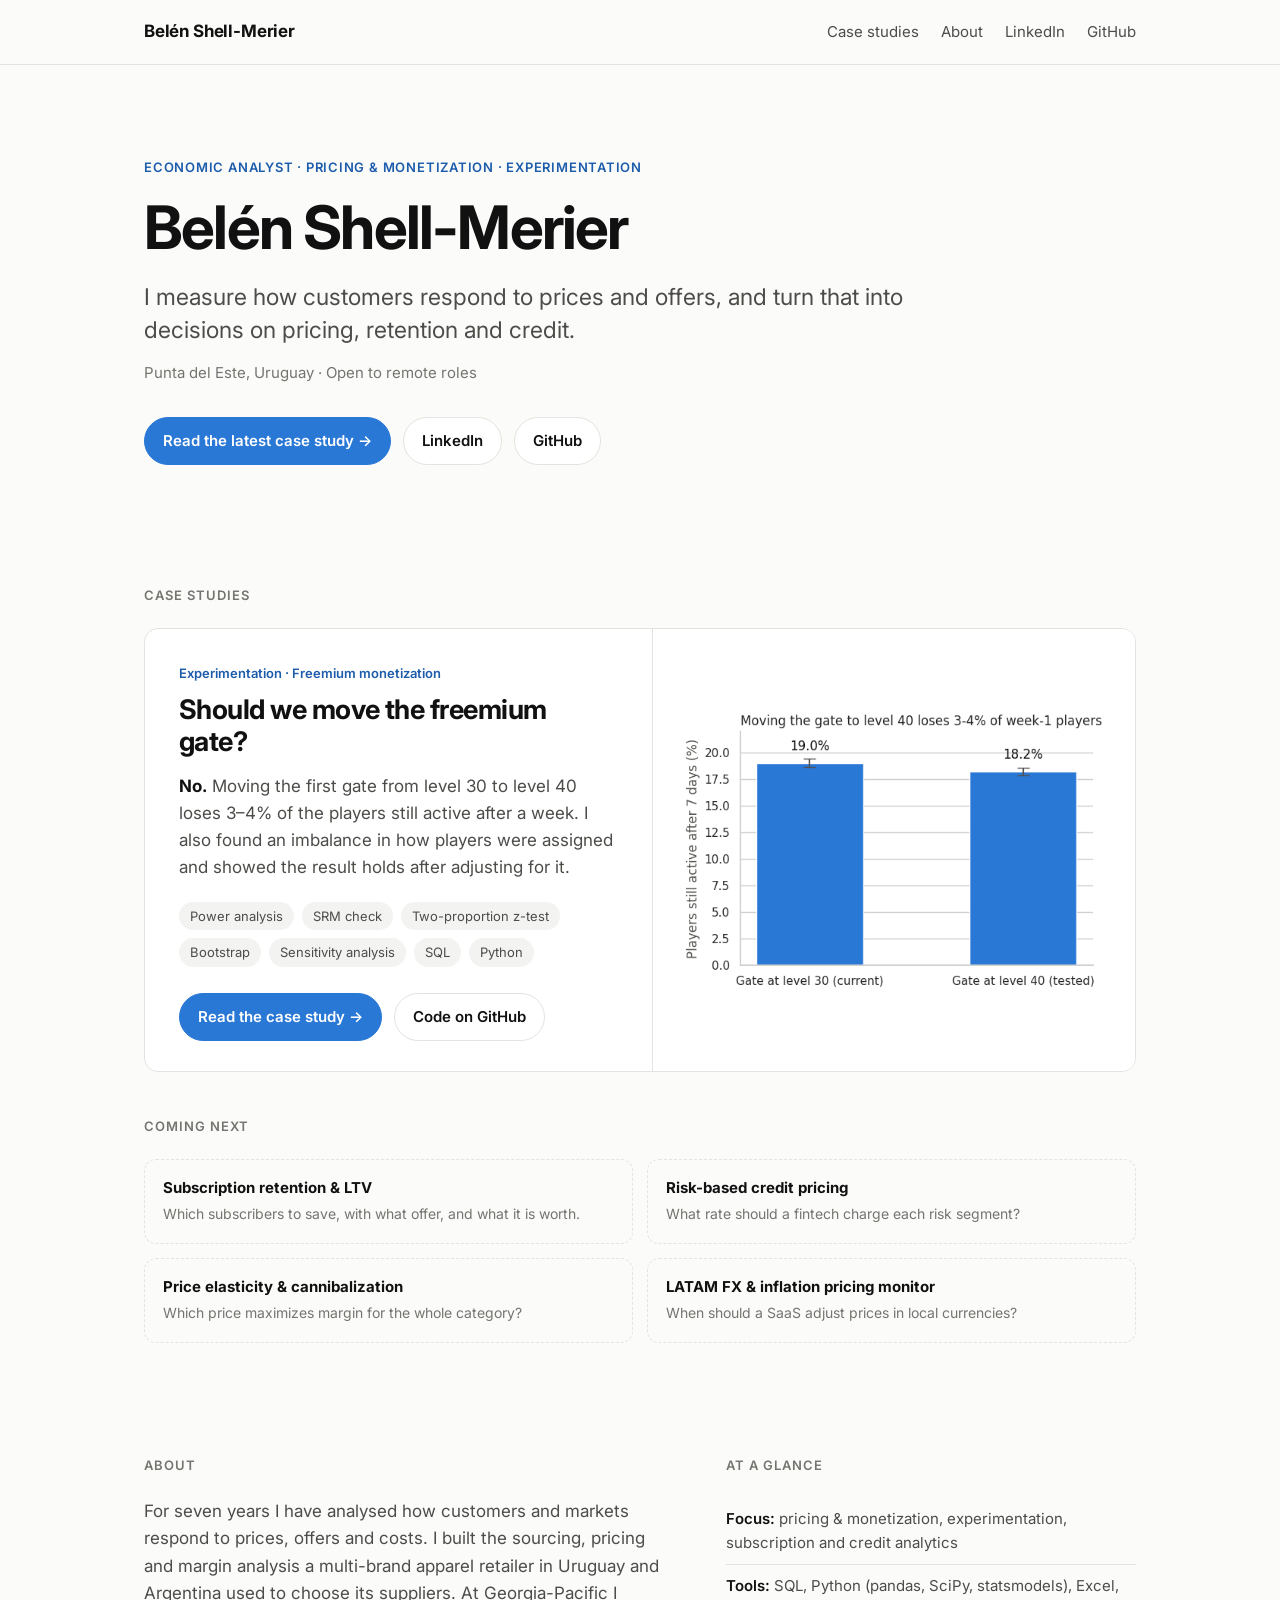
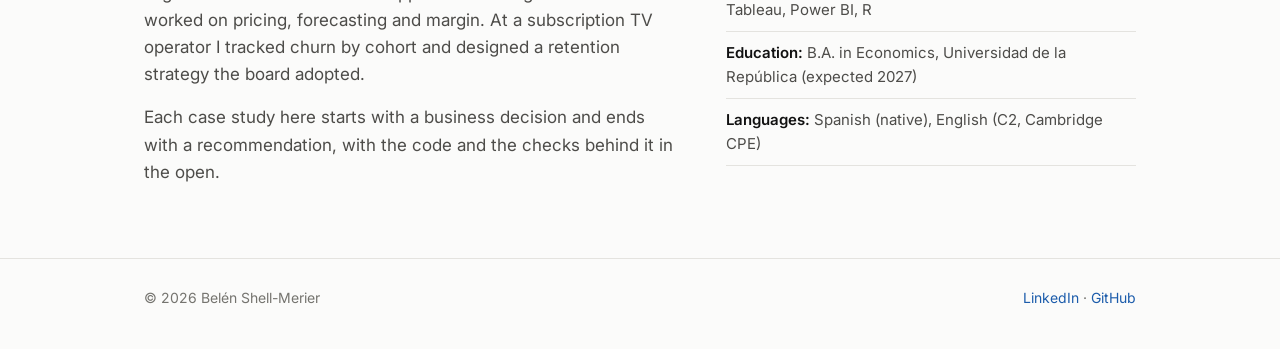
==== index.html @ ad7c2433 "Add portfolio site" ====
<!doctype html>
<html lang="en">
<head>
  <meta charset="utf-8">
  <meta name="viewport" content="width=device-width, initial-scale=1">
  <title>Belén Shell-Merier · Analytics Portfolio</title>
  <meta name="description" content="Economic analyst who measures how customers respond to prices and offers, and turns that into decisions on pricing, retention and credit.">
  <link rel="preconnect" href="https://fonts.googleapis.com">
  <link rel="preconnect" href="https://fonts.gstatic.com" crossorigin>
  <link href="https://fonts.googleapis.com/css2?family=Inter:wght@400;600;700&display=swap" rel="stylesheet">
  <link rel="stylesheet" href="style.css">
</head>
<body>

<header class="site-header">
  <div class="wrap">
    <a class="brand" href="index.html">Belén Shell-Merier</a>
    <nav class="nav">
      <a href="#work">Case studies</a>
      <a href="#about">About</a>
      <a class="hide-sm" href="https://www.linkedin.com/in/maria-belen-shell-merier-4923a2231/">LinkedIn</a>
      <a href="https://github.com/belen-shell-merier">GitHub</a>
    </nav>
  </div>
</header>

<main>
  <section class="hero">
    <div class="wrap">
      <span class="eyebrow">Economic Analyst · Pricing &amp; Monetization · Experimentation</span>
      <h1>Belén Shell-Merier</h1>
      <p class="lead">I measure how customers respond to prices and offers, and turn that into decisions on pricing, retention and credit.</p>
      <p class="meta">Punta del Este, Uruguay · Open to remote roles</p>
      <div class="actions">
        <a class="btn primary" href="ab-test-freemium-gate.html">Read the latest case study →</a>
        <a class="btn" href="https://www.linkedin.com/in/maria-belen-shell-merier-4923a2231/">LinkedIn</a>
        <a class="btn" href="https://github.com/belen-shell-merier">GitHub</a>
      </div>
    </div>
  </section>

  <section id="work">
    <div class="wrap">
      <h2 class="section-title">Case studies</h2>

      <article class="case-card">
        <div class="body">
          <div class="tag">Experimentation · Freemium monetization</div>
          <h3>Should we move the freemium gate?</h3>
          <p class="answer"><strong>No.</strong> Moving the first gate from level 30 to level 40 loses 3–4% of the players still active after a week. I also found an imbalance in how players were assigned and showed the result holds after adjusting for it.</p>
          <ul class="chips">
            <li>Power analysis</li>
            <li>SRM check</li>
            <li>Two-proportion z-test</li>
            <li>Bootstrap</li>
            <li>Sensitivity analysis</li>
            <li>SQL</li>
            <li>Python</li>
          </ul>
          <div class="links">
            <a class="btn primary" href="ab-test-freemium-gate.html">Read the case study →</a>
            <a class="btn" href="https://github.com/belen-shell-merier/ab-test-freemium-gate">Code on GitHub</a>
          </div>
        </div>
        <a class="figure" href="ab-test-freemium-gate.html" aria-label="Read the case study">
          <img src="summary_chart.png" alt="Bar chart: 7-day retention is 19.0% with the gate at level 30 and 18.2% with the gate at level 40.">
        </a>
      </article>

      <p class="section-title" style="margin-top:44px">Coming next</p>
      <div class="upcoming">
        <div><strong>Subscription retention &amp; LTV</strong><span>Which subscribers to save, with what offer, and what it is worth.</span></div>
        <div><strong>Risk-based credit pricing</strong><span>What rate should a fintech charge each risk segment?</span></div>
        <div><strong>Price elasticity &amp; cannibalization</strong><span>Which price maximizes margin for the whole category?</span></div>
        <div><strong>LATAM FX &amp; inflation pricing monitor</strong><span>When should a SaaS adjust prices in local currencies?</span></div>
      </div>
    </div>
  </section>

  <section id="about">
    <div class="wrap about">
      <div>
        <h2 class="section-title">About</h2>
        <p>For seven years I have analysed how customers and markets respond to prices, offers and costs. I built the sourcing, pricing and margin analysis a multi-brand apparel retailer in Uruguay and Argentina used to choose its suppliers. At Georgia-Pacific I worked on pricing, forecasting and margin. At a subscription TV operator I tracked churn by cohort and designed a retention strategy the board adopted.</p>
        <p>Each case study here starts with a business decision and ends with a recommendation, with the code and the checks behind it in the open.</p>
      </div>
      <div>
        <h2 class="section-title">At a glance</h2>
        <ul class="facts">
          <li><strong>Focus:</strong> pricing &amp; monetization, experimentation, subscription and credit analytics</li>
          <li><strong>Tools:</strong> SQL, Python (pandas, SciPy, statsmodels), Excel, Tableau, Power BI, R</li>
          <li><strong>Education:</strong> B.A. in Economics, Universidad de la República (expected 2027)</li>
          <li><strong>Languages:</strong> Spanish (native), English (C2, Cambridge CPE)</li>
        </ul>
      </div>
    </div>
  </section>
</main>

<footer class="site-footer">
  <div class="wrap">
    <span>© 2026 Belén Shell-Merier</span>
    <span><a href="https://www.linkedin.com/in/maria-belen-shell-merier-4923a2231/">LinkedIn</a> · <a href="https://github.com/belen-shell-merier">GitHub</a></span>
  </div>
</footer>

</body>
</html>
---- style.css ----
:root {
  --bg: #fbfbfa;
  --surface: #ffffff;
  --surface-2: #f3f3f1;
  --ink: #111111;
  --ink-2: #4d4c49;
  --ink-3: #75746f;
  --line: #e4e3df;
  --accent: #2a78d6;
  --accent-ink: #1c5cab;
  --accent-soft: #eaf2fc;
  --radius: 14px;
  --maxw: 1040px;
  color-scheme: light;
}

@media (prefers-color-scheme: dark) {
  :root {
    --bg: #141413;
    --surface: #1c1c1b;
    --surface-2: #232321;
    --ink: #f0efec;
    --ink-2: #c3c2b7;
    --ink-3: #9a998f;
    --line: #2f2f2c;
    --accent: #5598e7;
    --accent-ink: #86b6ef;
    --accent-soft: #1b2a3d;
    color-scheme: dark;
  }
}

* { box-sizing: border-box; }

html { scroll-behavior: smooth; }

body {
  margin: 0;
  background: var(--bg);
  color: var(--ink);
  font-family: "Inter", system-ui, -apple-system, "Segoe UI", Roboto, sans-serif;
  font-size: 17px;
  line-height: 1.6;
  -webkit-font-smoothing: antialiased;
}

a { color: var(--accent-ink); text-decoration: none; }
a:hover { text-decoration: underline; }

.wrap { max-width: var(--maxw); margin: 0 auto; padding: 0 24px; }

/* Header */
.site-header {
  position: sticky; top: 0; z-index: 10;
  background: color-mix(in srgb, var(--bg) 88%, transparent);
  backdrop-filter: saturate(1.4) blur(10px);
  border-bottom: 1px solid var(--line);
}
.site-header .wrap { display: flex; align-items: center; justify-content: space-between; height: 64px; gap: 16px; }
.brand { font-weight: 700; color: var(--ink); letter-spacing: -0.01em; }
.brand:hover { text-decoration: none; }
.nav { display: flex; gap: 22px; font-size: 15px; }
.nav a { color: var(--ink-2); }
.nav a:hover { color: var(--ink); text-decoration: none; }

/* Hero */
.hero { padding: 88px 0 64px; }
.eyebrow {
  display: inline-block; font-size: 13px; font-weight: 600; letter-spacing: 0.06em;
  text-transform: uppercase; color: var(--accent-ink); margin-bottom: 18px;
}
.hero h1 { font-size: clamp(38px, 6vw, 60px); line-height: 1.05; letter-spacing: -0.03em; margin: 0 0 22px; }
.hero .lead { font-size: clamp(19px, 2.4vw, 23px); color: var(--ink-2); max-width: 760px; margin: 0 0 14px; line-height: 1.45; }
.hero .meta { color: var(--ink-3); font-size: 15px; margin: 0 0 32px; }
.actions { display: flex; flex-wrap: wrap; gap: 12px; }

.btn {
  display: inline-flex; align-items: center; gap: 8px;
  padding: 11px 18px; border-radius: 999px; font-weight: 600; font-size: 15px;
  border: 1px solid var(--line); color: var(--ink); background: var(--surface);
  transition: border-color .15s, transform .15s;
}
.btn:hover { text-decoration: none; border-color: var(--ink-3); transform: translateY(-1px); }
.btn.primary { background: var(--accent); border-color: var(--accent); color: #fff; }
.btn.primary:hover { background: var(--accent-ink); border-color: var(--accent-ink); }

/* Sections */
section { padding: 56px 0; }
.section-title { font-size: 13px; font-weight: 600; letter-spacing: 0.08em; text-transform: uppercase; color: var(--ink-3); margin: 0 0 22px; }

/* Featured case card */
.case-card {
  display: grid; grid-template-columns: 1.05fr 1fr; gap: 0;
  background: var(--surface); border: 1px solid var(--line); border-radius: var(--radius);
  overflow: hidden;
}
.case-card .body { padding: 34px 34px 30px; display: flex; flex-direction: column; }
.tag { font-size: 13px; font-weight: 600; color: var(--accent-ink); margin-bottom: 10px; }
.case-card h3 { font-size: 27px; line-height: 1.2; letter-spacing: -0.02em; margin: 0 0 14px; }
.case-card .answer { color: var(--ink-2); margin: 0 0 20px; }
.case-card .answer strong { color: var(--ink); }
.chips { display: flex; flex-wrap: wrap; gap: 8px; margin: 0 0 26px; padding: 0; list-style: none; }
.chips li { font-size: 13px; padding: 4px 11px; border-radius: 999px; background: var(--surface-2); color: var(--ink-2); }
.case-card .links { margin-top: auto; display: flex; flex-wrap: wrap; gap: 12px; }
.case-card .figure { background: #ffffff; display: flex; align-items: center; justify-content: center; padding: 26px; border-left: 1px solid var(--line); }
.case-card .figure img { width: 100%; height: auto; display: block; }

/* Upcoming */
.upcoming { display: grid; grid-template-columns: repeat(2, 1fr); gap: 14px; margin-top: 18px; }
.upcoming div { border: 1px dashed var(--line); border-radius: 12px; padding: 16px 18px; }
.upcoming strong { display: block; font-size: 15px; }
.upcoming span { font-size: 14px; color: var(--ink-3); }

/* About */
.about { display: grid; grid-template-columns: 1.3fr 1fr; gap: 48px; }
.about p { color: var(--ink-2); margin: 0 0 16px; }
.about h3 { font-size: 15px; margin: 0 0 10px; }
.facts { list-style: none; padding: 0; margin: 0 0 24px; }
.facts li { padding: 9px 0; border-bottom: 1px solid var(--line); font-size: 15px; color: var(--ink-2); }
.facts li strong { color: var(--ink); font-weight: 600; }

/* Footer */
.site-footer { border-top: 1px solid var(--line); padding: 28px 0 40px; color: var(--ink-3); font-size: 14px; }
.site-footer .wrap { display: flex; justify-content: space-between; flex-wrap: wrap; gap: 12px; }

/* ---------- Case study page ---------- */
.case-hero { padding: 64px 0 28px; }
.back { font-size: 15px; display: inline-block; margin-bottom: 26px; }
.case-hero h1 { font-size: clamp(32px, 5vw, 48px); line-height: 1.1; letter-spacing: -0.025em; margin: 0 0 16px; }
.case-hero .lead { font-size: 20px; color: var(--ink-2); max-width: 760px; margin: 0 0 24px; }
.case-meta { display: flex; flex-wrap: wrap; gap: 10px 28px; font-size: 14px; color: var(--ink-3); }
.case-meta strong { color: var(--ink-2); font-weight: 600; }

.answer-box {
  background: var(--accent-soft); border-radius: var(--radius); padding: 28px 30px; margin: 8px 0 0;
}
.answer-box .label { font-size: 13px; font-weight: 700; letter-spacing: 0.06em; text-transform: uppercase; color: var(--accent-ink); }
.answer-box h2 { font-size: 26px; margin: 6px 0 12px; letter-spacing: -0.015em; }
.answer-box ul { margin: 0; padding-left: 20px; color: var(--ink-2); }
.answer-box li { margin: 4px 0; }

.stats { display: grid; grid-template-columns: repeat(4, 1fr); gap: 14px; margin: 26px 0 0; }
.stat { background: var(--surface); border: 1px solid var(--line); border-radius: 12px; padding: 18px 18px 16px; }
.stat .value { font-size: 28px; font-weight: 700; letter-spacing: -0.02em; line-height: 1.1; }
.stat .desc { font-size: 14px; color: var(--ink-3); margin-top: 6px; line-height: 1.4; }

.chart-figure { margin: 34px 0 0; background: #ffffff; border: 1px solid var(--line); border-radius: var(--radius); padding: 24px; }
.chart-figure img { display: block; width: 100%; max-width: 640px; height: auto; margin: 0 auto; }
.chart-figure figcaption { font-size: 14px; color: #4d4c49; text-align: center; margin-top: 10px; }

.prose { max-width: 760px; }
.prose h2 { font-size: 26px; letter-spacing: -0.015em; margin: 0 0 14px; }
.prose p, .prose li { color: var(--ink-2); }
.prose strong { color: var(--ink); }
.prose ul { padding-left: 20px; }
.prose li { margin: 6px 0; }
.step { font-size: 13px; font-weight: 700; letter-spacing: 0.06em; text-transform: uppercase; color: var(--accent-ink); margin-bottom: 6px; }
.divider { border: 0; border-top: 1px solid var(--line); margin: 0; }

.table-wrap { overflow-x: auto; margin: 18px 0; border: 1px solid var(--line); border-radius: 12px; background: var(--surface); }
table { border-collapse: collapse; width: 100%; font-size: 15px; min-width: 560px; }
th, td { padding: 11px 14px; text-align: left; border-bottom: 1px solid var(--line); }
th { font-size: 13px; color: var(--ink-3); font-weight: 600; background: var(--surface-2); }
tr:last-child td { border-bottom: 0; }
td.num, th.num { text-align: right; font-variant-numeric: tabular-nums; }

.callout {
  border-left: 3px solid var(--accent); background: var(--surface); border-radius: 0 12px 12px 0;
  padding: 18px 22px; margin: 22px 0;
}
.callout p { margin: 0; }

pre {
  background: var(--surface-2); border-radius: 12px; padding: 16px 18px; overflow-x: auto;
  font-size: 14px; line-height: 1.5; color: var(--ink);
}
code { font-family: ui-monospace, "SF Mono", Consolas, monospace; }

.note { font-size: 14px; color: var(--ink-3); font-style: italic; }

/* Responsive */
@media (max-width: 820px) {
  .case-card { grid-template-columns: 1fr; }
  .case-card .figure { border-left: 0; border-top: 1px solid var(--line); order: -1; }
  .about { grid-template-columns: 1fr; gap: 24px; }
  .stats { grid-template-columns: repeat(2, 1fr); }
}
@media (max-width: 560px) {
  body { font-size: 16px; }
  .wrap { padding: 0 16px; }
  .nav { gap: 14px; font-size: 14px; }
  .nav .hide-sm { display: none; }
  .hero { padding: 56px 0 40px; }
  .case-card .body { padding: 24px 20px; }
  .upcoming { grid-template-columns: 1fr; }
  .answer-box { padding: 22px 20px; }
  .stat .value { font-size: 24px; }
}
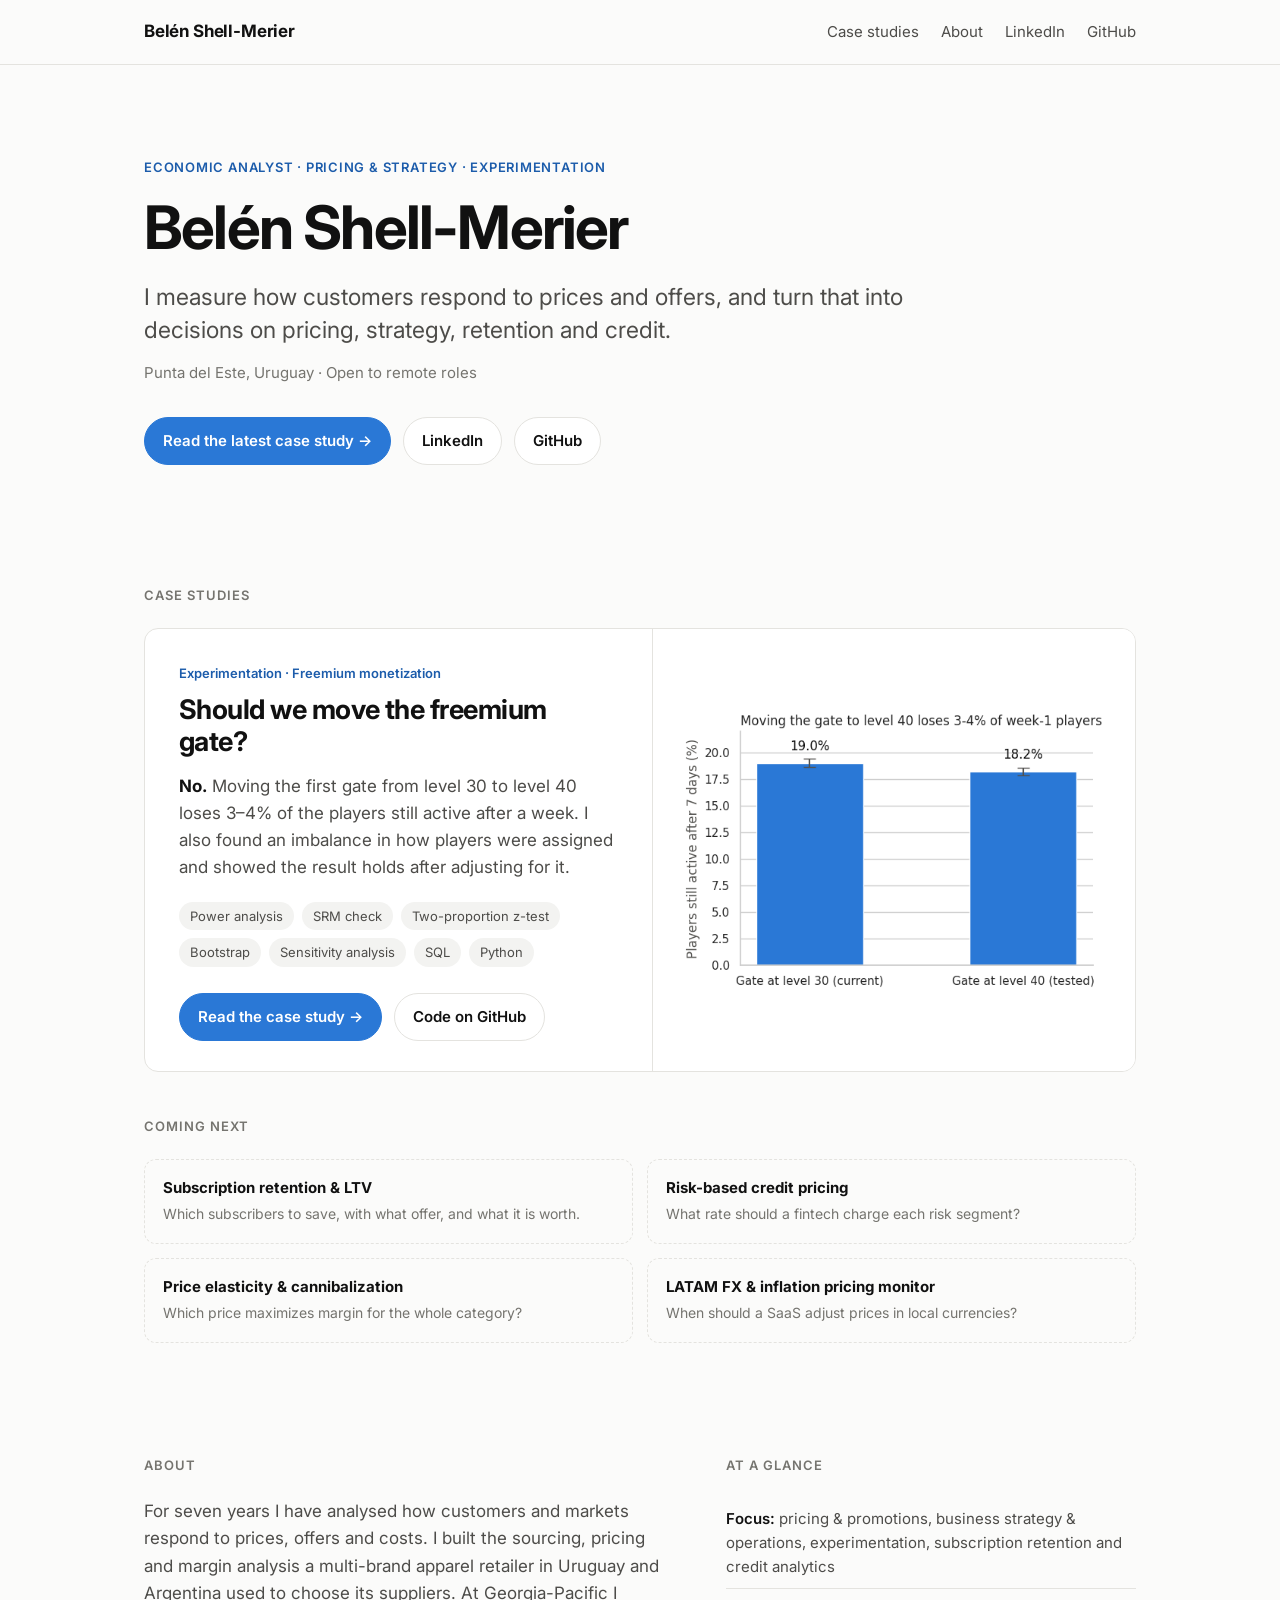
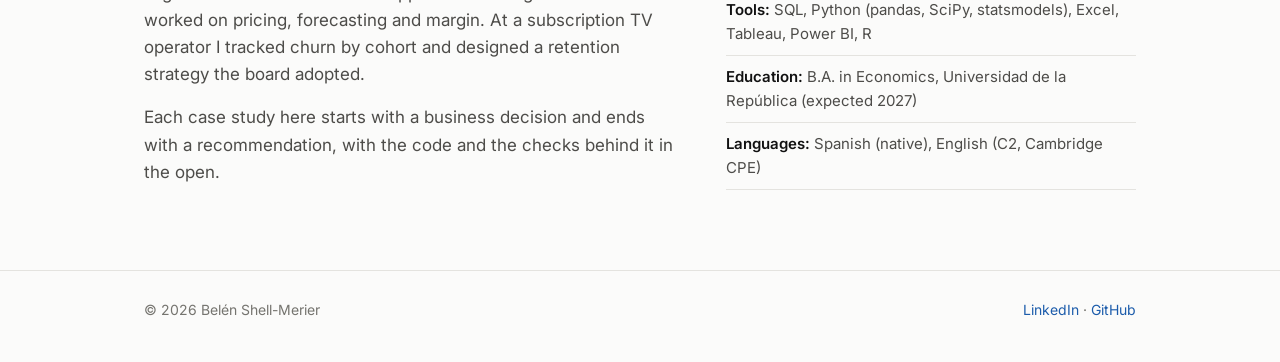
==== commit dcd5098a: "Update headline and fix mobile header" ====
--- a/index.html
+++ b/index.html
@@ -4,7 +4,7 @@
   <meta charset="utf-8">
   <meta name="viewport" content="width=device-width, initial-scale=1">
   <title>Belén Shell-Merier · Analytics Portfolio</title>
-  <meta name="description" content="Economic analyst who measures how customers respond to prices and offers, and turns that into decisions on pricing, retention and credit.">
+  <meta name="description" content="Economic analyst who measures how customers respond to prices and offers, and turns that into decisions on pricing, strategy, retention and credit.">
   <link rel="preconnect" href="https://fonts.googleapis.com">
   <link rel="preconnect" href="https://fonts.gstatic.com" crossorigin>
   <link href="https://fonts.googleapis.com/css2?family=Inter:wght@400;600;700&display=swap" rel="stylesheet">
@@ -27,9 +27,9 @@
 <main>
   <section class="hero">
     <div class="wrap">
-      <span class="eyebrow">Economic Analyst · Pricing &amp; Monetization · Experimentation</span>
+      <span class="eyebrow">Economic Analyst · Pricing &amp; Strategy · Experimentation</span>
       <h1>Belén Shell-Merier</h1>
-      <p class="lead">I measure how customers respond to prices and offers, and turn that into decisions on pricing, retention and credit.</p>
+      <p class="lead">I measure how customers respond to prices and offers, and turn that into decisions on pricing, strategy, retention and credit.</p>
       <p class="meta">Punta del Este, Uruguay · Open to remote roles</p>
       <div class="actions">
         <a class="btn primary" href="ab-test-freemium-gate.html">Read the latest case study →</a>
@@ -87,7 +87,7 @@
       <div>
         <h2 class="section-title">At a glance</h2>
         <ul class="facts">
-          <li><strong>Focus:</strong> pricing &amp; monetization, experimentation, subscription and credit analytics</li>
+          <li><strong>Focus:</strong> pricing &amp; promotions, business strategy &amp; operations, experimentation, subscription retention and credit analytics</li>
           <li><strong>Tools:</strong> SQL, Python (pandas, SciPy, statsmodels), Excel, Tableau, Power BI, R</li>
           <li><strong>Education:</strong> B.A. in Economics, Universidad de la República (expected 2027)</li>
           <li><strong>Languages:</strong> Spanish (native), English (C2, Cambridge CPE)</li>
--- a/style.css
+++ b/style.css
@@ -57,10 +57,10 @@
   border-bottom: 1px solid var(--line);
 }
 .site-header .wrap { display: flex; align-items: center; justify-content: space-between; height: 64px; gap: 16px; }
-.brand { font-weight: 700; color: var(--ink); letter-spacing: -0.01em; }
+.brand { font-weight: 700; color: var(--ink); letter-spacing: -0.01em; white-space: nowrap; }
 .brand:hover { text-decoration: none; }
 .nav { display: flex; gap: 22px; font-size: 15px; }
-.nav a { color: var(--ink-2); }
+.nav a { color: var(--ink-2); white-space: nowrap; }
 .nav a:hover { color: var(--ink); text-decoration: none; }
 
 /* Hero */
@@ -162,7 +162,7 @@
 th, td { padding: 11px 14px; text-align: left; border-bottom: 1px solid var(--line); }
 th { font-size: 13px; color: var(--ink-3); font-weight: 600; background: var(--surface-2); }
 tr:last-child td { border-bottom: 0; }
-td.num, th.num { text-align: right; font-variant-numeric: tabular-nums; }
+td.num, th.num { text-align: right; font-variant-numeric: tabular-nums; white-space: nowrap; }
 
 .callout {
   border-left: 3px solid var(--accent); background: var(--surface); border-radius: 0 12px 12px 0;
@@ -188,7 +188,8 @@
 @media (max-width: 560px) {
   body { font-size: 16px; }
   .wrap { padding: 0 16px; }
-  .nav { gap: 14px; font-size: 14px; }
+  .brand { font-size: 15px; }
+  .nav { gap: 12px; font-size: 13px; }
   .nav .hide-sm { display: none; }
   .hero { padding: 56px 0 40px; }
   .case-card .body { padding: 24px 20px; }
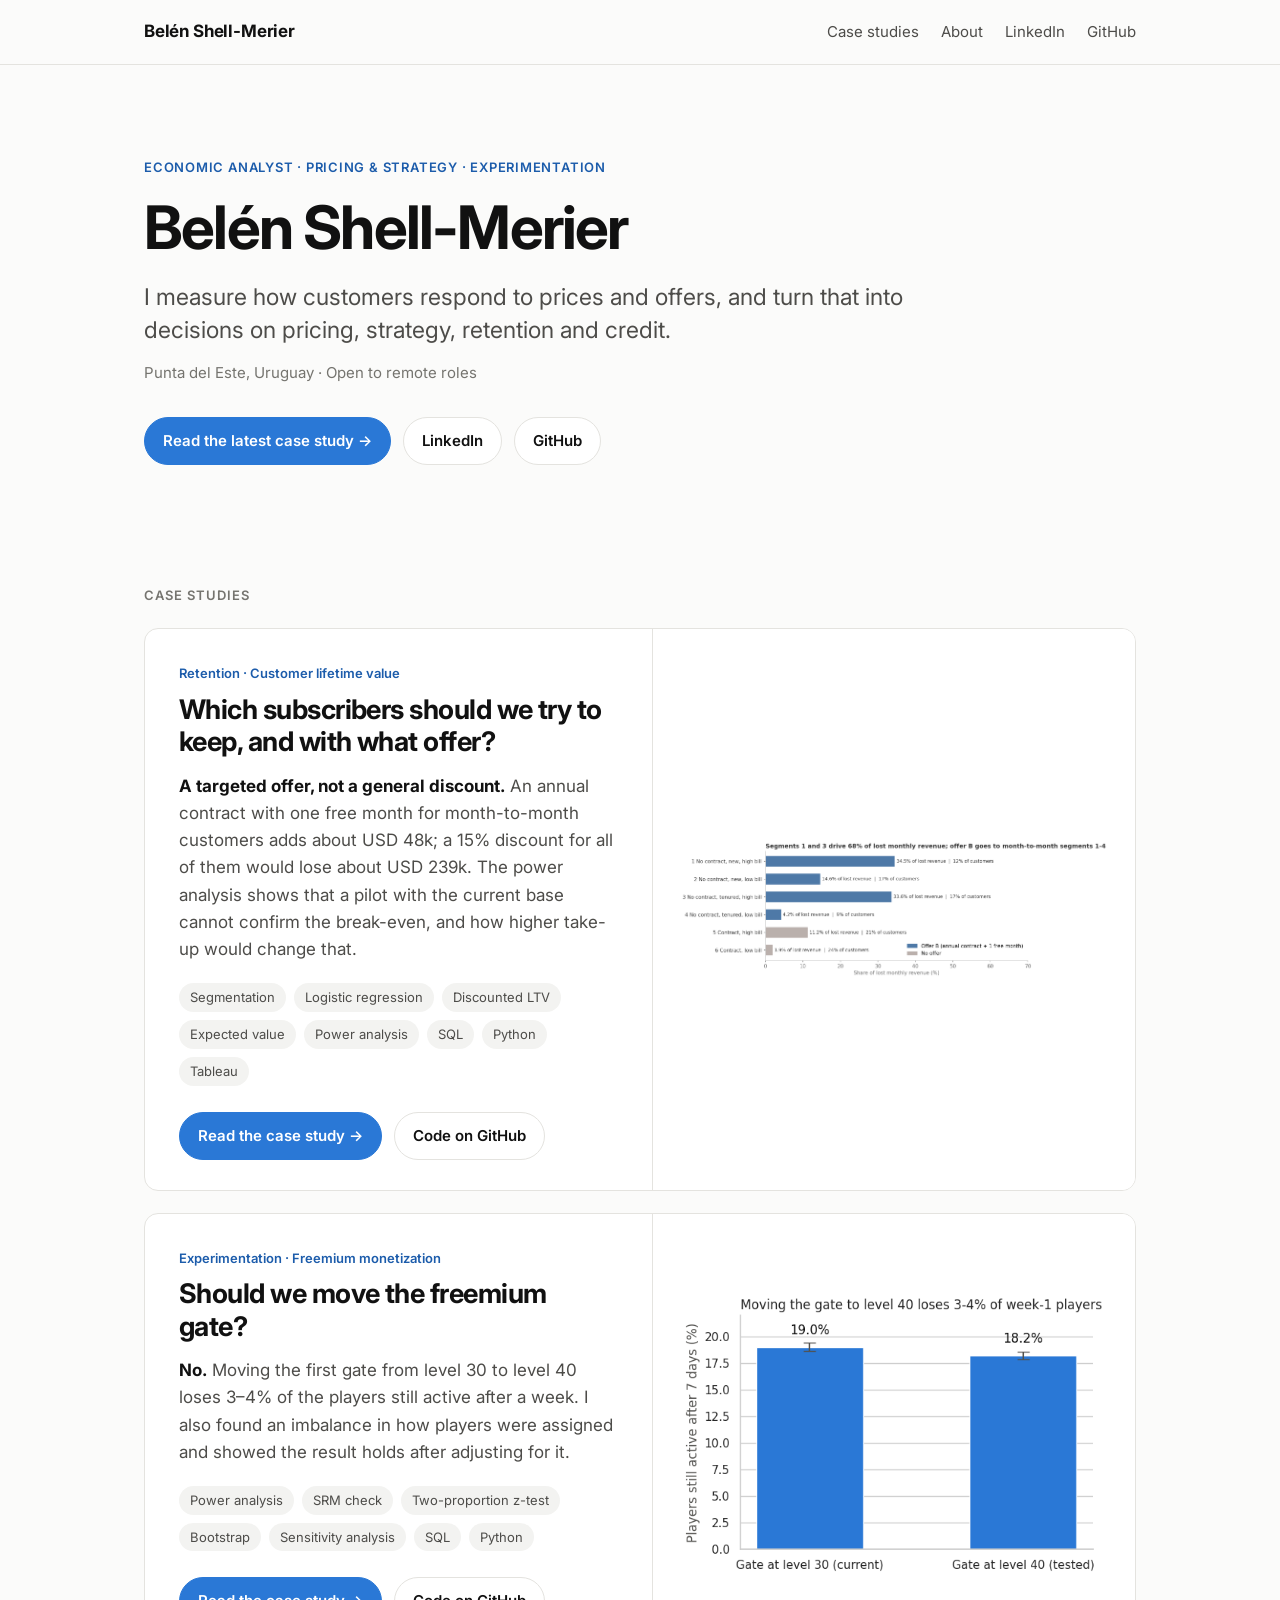
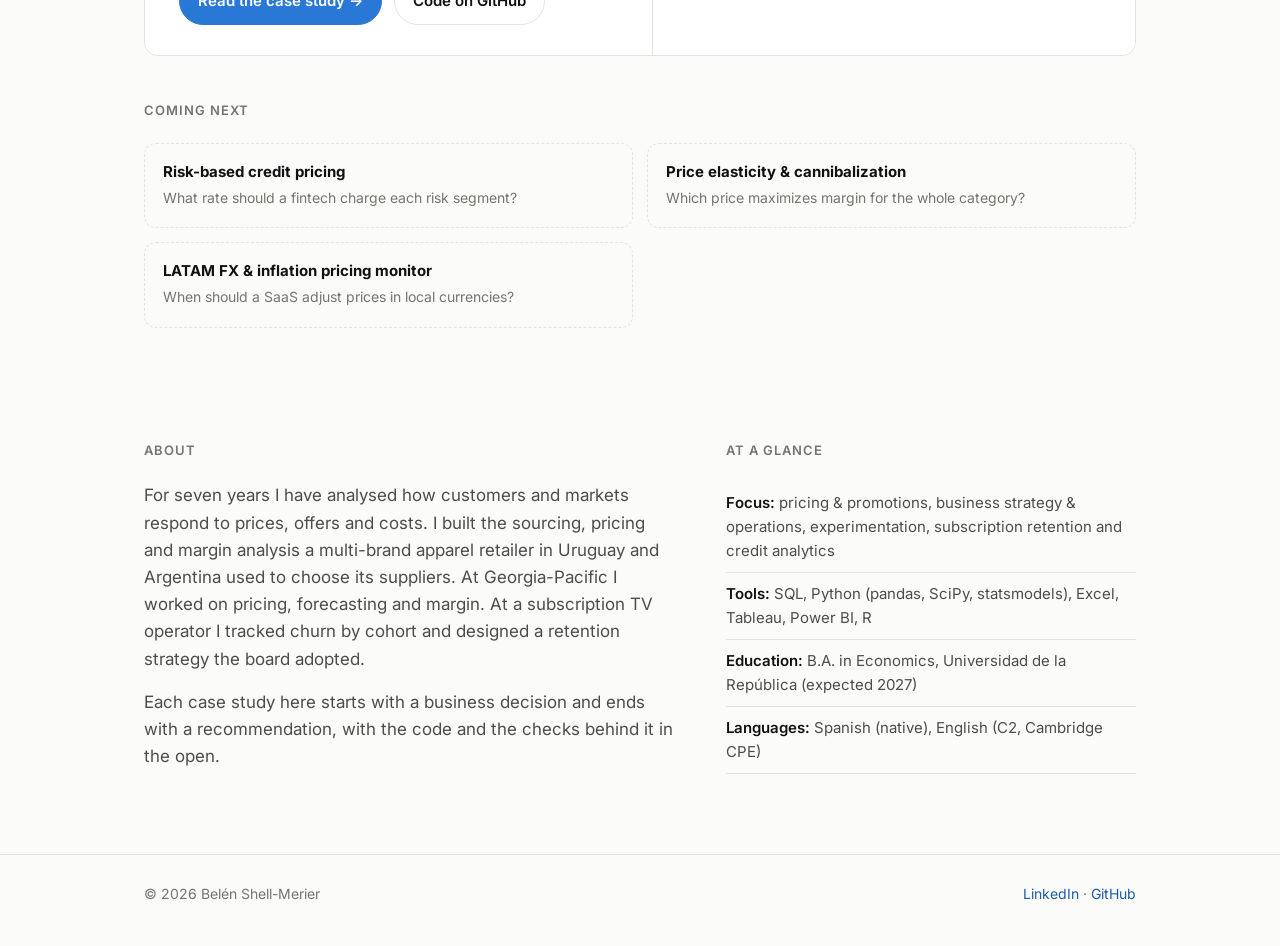
==== commit 6ff5288f: "Add subscription retention case study" ====
--- a/index.html
+++ b/index.html
@@ -32,7 +32,7 @@
       <p class="lead">I measure how customers respond to prices and offers, and turn that into decisions on pricing, strategy, retention and credit.</p>
       <p class="meta">Punta del Este, Uruguay · Open to remote roles</p>
       <div class="actions">
-        <a class="btn primary" href="ab-test-freemium-gate.html">Read the latest case study →</a>
+        <a class="btn primary" href="subscription-retention-ltv.html">Read the latest case study →</a>
         <a class="btn" href="https://www.linkedin.com/in/maria-belen-shell-merier-4923a2231/">LinkedIn</a>
         <a class="btn" href="https://github.com/belen-shell-merier">GitHub</a>
       </div>
@@ -44,6 +44,31 @@
       <h2 class="section-title">Case studies</h2>
 
       <article class="case-card">
+        <div class="body">
+          <div class="tag">Retention · Customer lifetime value</div>
+          <h3>Which subscribers should we try to keep, and with what offer?</h3>
+          <p class="answer"><strong>A targeted offer, not a general discount.</strong> An annual contract with one free month for month-to-month customers adds about USD 48k; a 15% discount for all of them would lose about USD 239k. The power analysis shows that a pilot with the current base cannot confirm the break-even, and how higher take-up would change that.</p>
+          <ul class="chips">
+            <li>Segmentation</li>
+            <li>Logistic regression</li>
+            <li>Discounted LTV</li>
+            <li>Expected value</li>
+            <li>Power analysis</li>
+            <li>SQL</li>
+            <li>Python</li>
+            <li>Tableau</li>
+          </ul>
+          <div class="links">
+            <a class="btn primary" href="subscription-retention-ltv.html">Read the case study →</a>
+            <a class="btn" href="https://github.com/belen-shell-merier/subscription-retention-ltv">Code on GitHub</a>
+          </div>
+        </div>
+        <a class="figure" href="subscription-retention-ltv.html" aria-label="Read the case study">
+          <img src="retention_lost_revenue.png" alt="Bar chart: segments 1 and 3, month-to-month customers with high bills, account for 68% of lost monthly revenue.">
+        </a>
+      </article>
+
+      <article class="case-card" style="margin-top:22px">
         <div class="body">
           <div class="tag">Experimentation · Freemium monetization</div>
           <h3>Should we move the freemium gate?</h3>
@@ -69,7 +94,6 @@
 
       <p class="section-title" style="margin-top:44px">Coming next</p>
       <div class="upcoming">
-        <div><strong>Subscription retention &amp; LTV</strong><span>Which subscribers to save, with what offer, and what it is worth.</span></div>
         <div><strong>Risk-based credit pricing</strong><span>What rate should a fintech charge each risk segment?</span></div>
         <div><strong>Price elasticity &amp; cannibalization</strong><span>Which price maximizes margin for the whole category?</span></div>
         <div><strong>LATAM FX &amp; inflation pricing monitor</strong><span>When should a SaaS adjust prices in local currencies?</span></div>
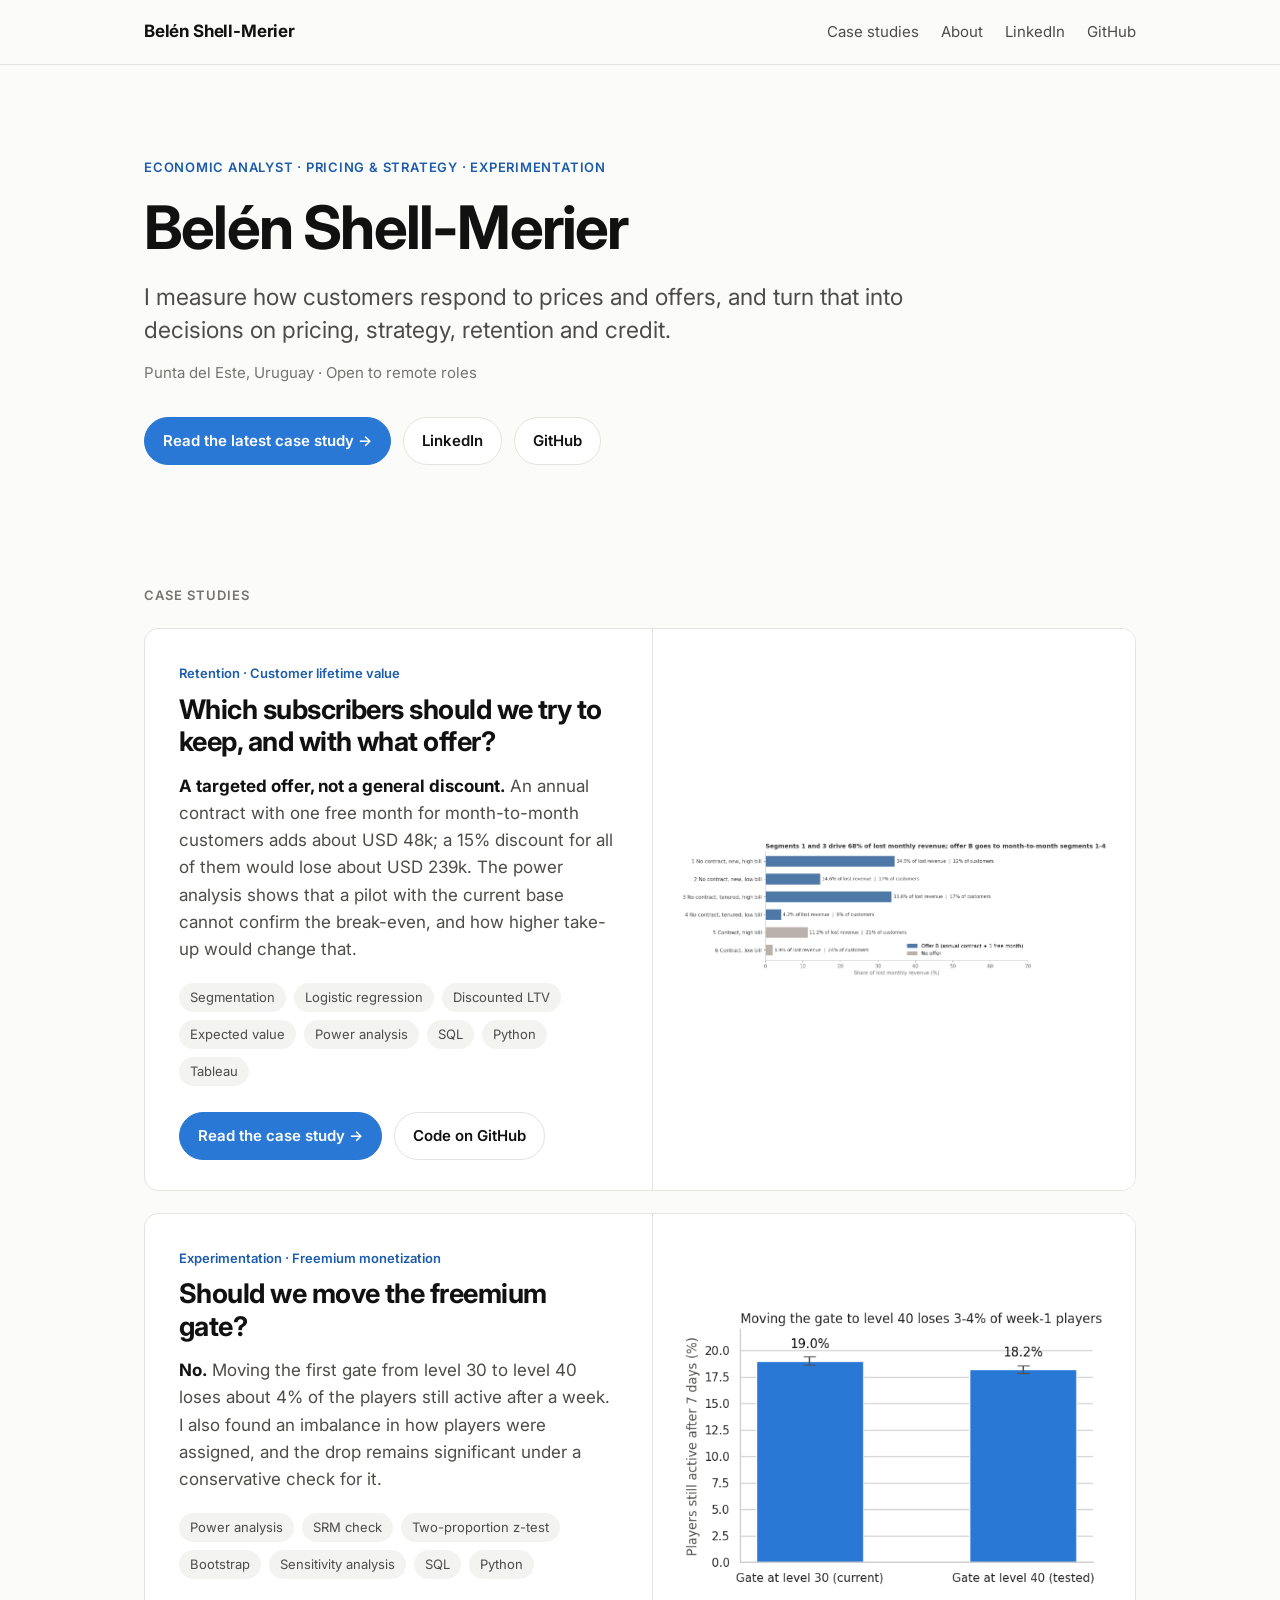
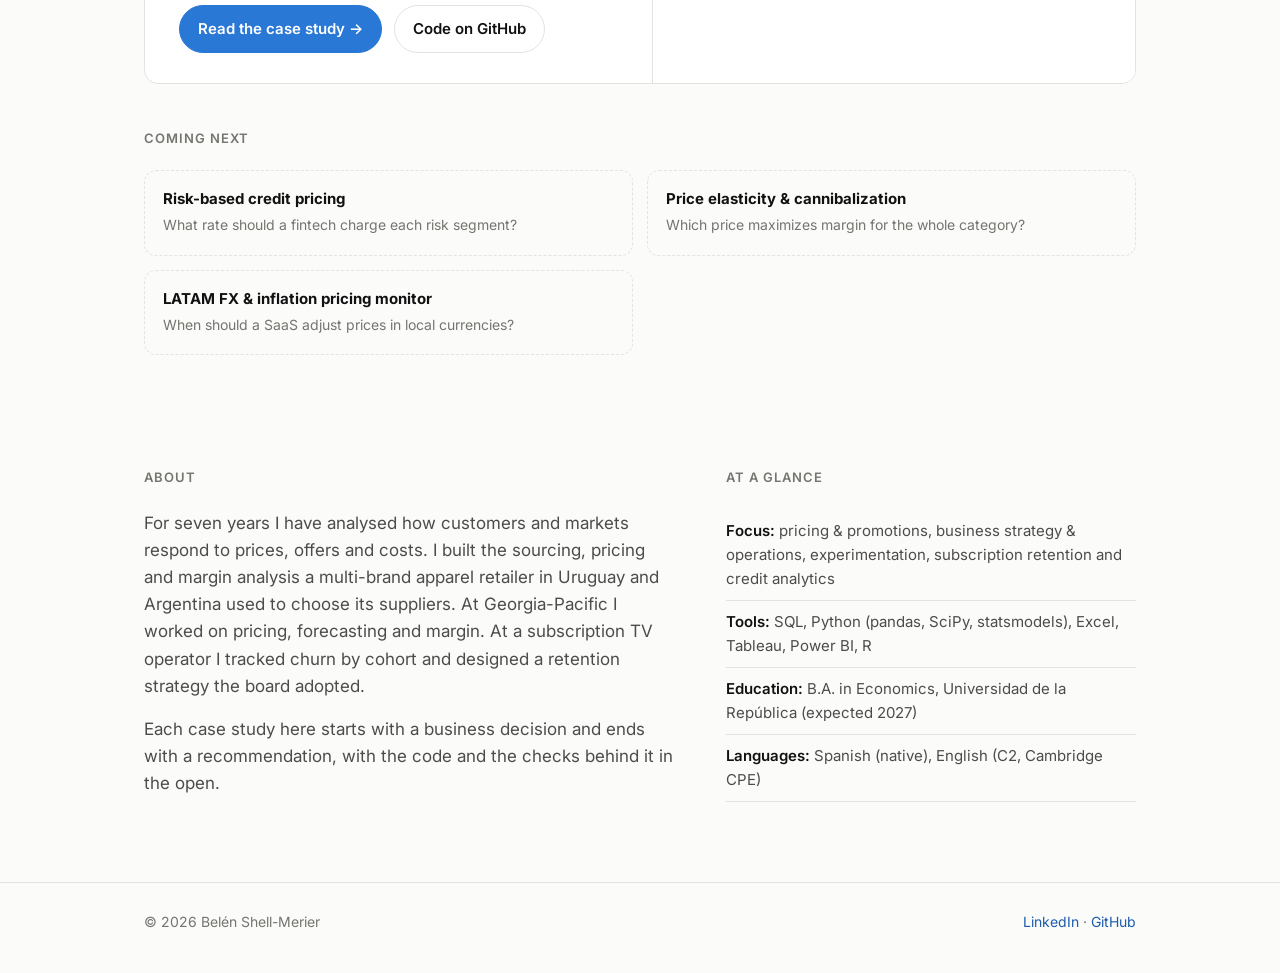
==== commit 162cbc28: "Clarify A/B test effect and robustness check" ====
--- a/index.html
+++ b/index.html
@@ -72,7 +72,7 @@
         <div class="body">
           <div class="tag">Experimentation · Freemium monetization</div>
           <h3>Should we move the freemium gate?</h3>
-          <p class="answer"><strong>No.</strong> Moving the first gate from level 30 to level 40 loses 3–4% of the players still active after a week. I also found an imbalance in how players were assigned and showed the result holds after adjusting for it.</p>
+          <p class="answer"><strong>No.</strong> Moving the first gate from level 30 to level 40 loses about 4% of the players still active after a week. I also found an imbalance in how players were assigned, and the drop remains significant under a conservative check for it.</p>
           <ul class="chips">
             <li>Power analysis</li>
             <li>SRM check</li>
